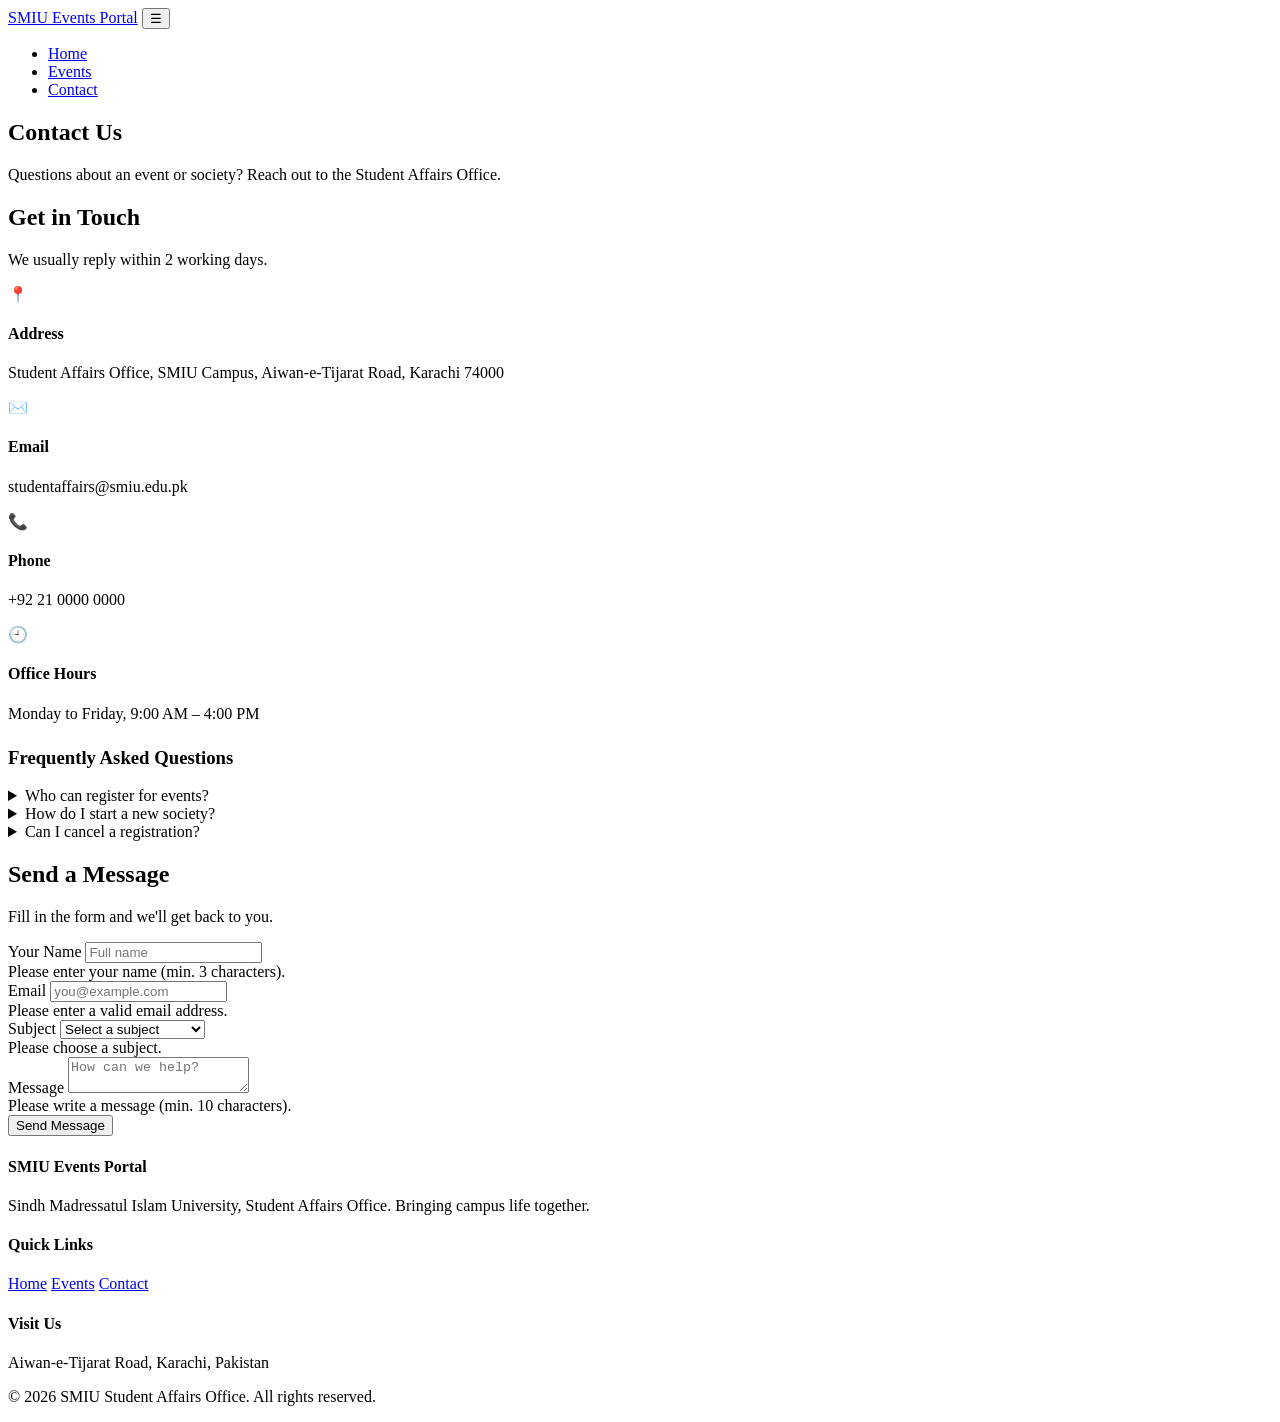
==== contact.html @ 11e39c2b "Created a Contact Form with validation" ====
<!DOCTYPE html>
<html lang="en">
<head>
  <meta charset="UTF-8">
  <meta name="viewport" content="width=device-width, initial-scale=1.0">
  <meta name="description" content="Contact the SMIU Student Affairs Office.">
  <title>SMIU Events Portal | Contact</title>
  <link rel="stylesheet" href="css/style.css">
</head>
<body>

  <header class="site-header">
    <div class="container nav">
      <a href="index.html" class="brand"><span class="brand-badge">SMIU</span> Events Portal</a>
      <button class="nav-toggle" aria-label="Toggle menu" aria-expanded="false">&#9776;</button>
      <ul class="nav-links">
        <li><a href="index.html">Home</a></li>
        <li><a href="events.html">Events</a></li>
        <li><a href="contact.html" class="active">Contact</a></li>
      </ul>
    </div>
  </header>

  <main>
    <section class="hero page-hero">
      <div class="container">
        <h1>Contact <span>Us</span></h1>
        <p>Questions about an event or society? Reach out to the Student Affairs Office.</p>
      </div>
    </section>

    <section class="section">
      <div class="container contact-grid">

        <div>
          <div class="panel">
            <h2 class="section-title">Get in Touch</h2>
            <p class="section-sub">We usually reply within 2 working days.</p>

            <div class="info-item">
              <div class="ico">📍</div>
              <div><h4>Address</h4><p>Student Affairs Office, SMIU Campus, Aiwan-e-Tijarat Road, Karachi 74000</p></div>
            </div>
            <div class="info-item">
              <div class="ico">✉️</div>
              <div><h4>Email</h4><p>studentaffairs@smiu.edu.pk</p></div>
            </div>
            <div class="info-item">
              <div class="ico">📞</div>
              <div><h4>Phone</h4><p>+92 21 0000 0000</p></div>
            </div>
            <div class="info-item">
              <div class="ico">🕘</div>
              <div><h4>Office Hours</h4><p>Monday to Friday, 9:00 AM – 4:00 PM</p></div>
            </div>
          </div>

          <div class="panel faq" style="margin-top:24px">
            <h3>Frequently Asked Questions</h3>
            <details>
              <summary>Who can register for events?</summary>
              <p>All currently enrolled SMIU students with a valid roll number.</p>
            </details>
            <details>
              <summary>How do I start a new society?</summary>
              <p>Contact the Student Affairs Office with your proposal and a faculty advisor.</p>
            </details>
            <details>
              <summary>Can I cancel a registration?</summary>
              <p>Yes, email the office at least 24 hours before the event.</p>
            </details>
          </div>
        </div>

        <div class="panel">
          <h2 class="section-title">Send a Message</h2>
          <p class="section-sub">Fill in the form and we'll get back to you.</p>

          <form id="contact-form" novalidate>
            <div class="form-group">
              <label for="c-name">Your Name</label>
              <input type="text" id="c-name" name="name" placeholder="Full name">
              <div class="error">Please enter your name (min. 3 characters).</div>
            </div>
            <div class="form-group">
              <label for="c-email">Email</label>
              <input type="email" id="c-email" name="email" placeholder="you@example.com">
              <div class="error">Please enter a valid email address.</div>
            </div>
            <div class="form-group">
              <label for="c-subject">Subject</label>
              <select id="c-subject" name="subject">
                <option value="">Select a subject</option>
                <option>Event enquiry</option>
                <option>Society membership</option>
                <option>Registration problem</option>
                <option>Suggest an event</option>
                <option>Other</option>
              </select>
              <div class="error">Please choose a subject.</div>
            </div>
            <div class="form-group">
              <label for="c-message">Message</label>
              <textarea id="c-message" name="message" placeholder="How can we help?"></textarea>
              <div class="error">Please write a message (min. 10 characters).</div>
            </div>
            <button type="submit" class="btn btn-green">Send Message</button>
            <div class="notice" id="contact-success" role="status"></div>
          </form>
        </div>

      </div>
    </section>
  </main>

  <footer class="site-footer">
    <div class="container">
      <div class="footer-grid">
        <div>
          <h4>SMIU Events Portal</h4>
          <p>Sindh Madressatul Islam University, Student Affairs Office. Bringing campus life together.</p>
        </div>
        <div>
          <h4>Quick Links</h4>
          <a href="index.html">Home</a>
          <a href="events.html">Events</a>
          <a href="contact.html">Contact</a>
        </div>
        <div>
          <h4>Visit Us</h4>
          <p>Aiwan-e-Tijarat Road, Karachi, Pakistan</p>
        </div>
      </div>
      <p class="copyright">&copy; <span id="year">2026</span> SMIU Student Affairs Office. All rights reserved.</p>
    </div>
  </footer>

  <script src="js/main.js"></script>
</body>
</html>
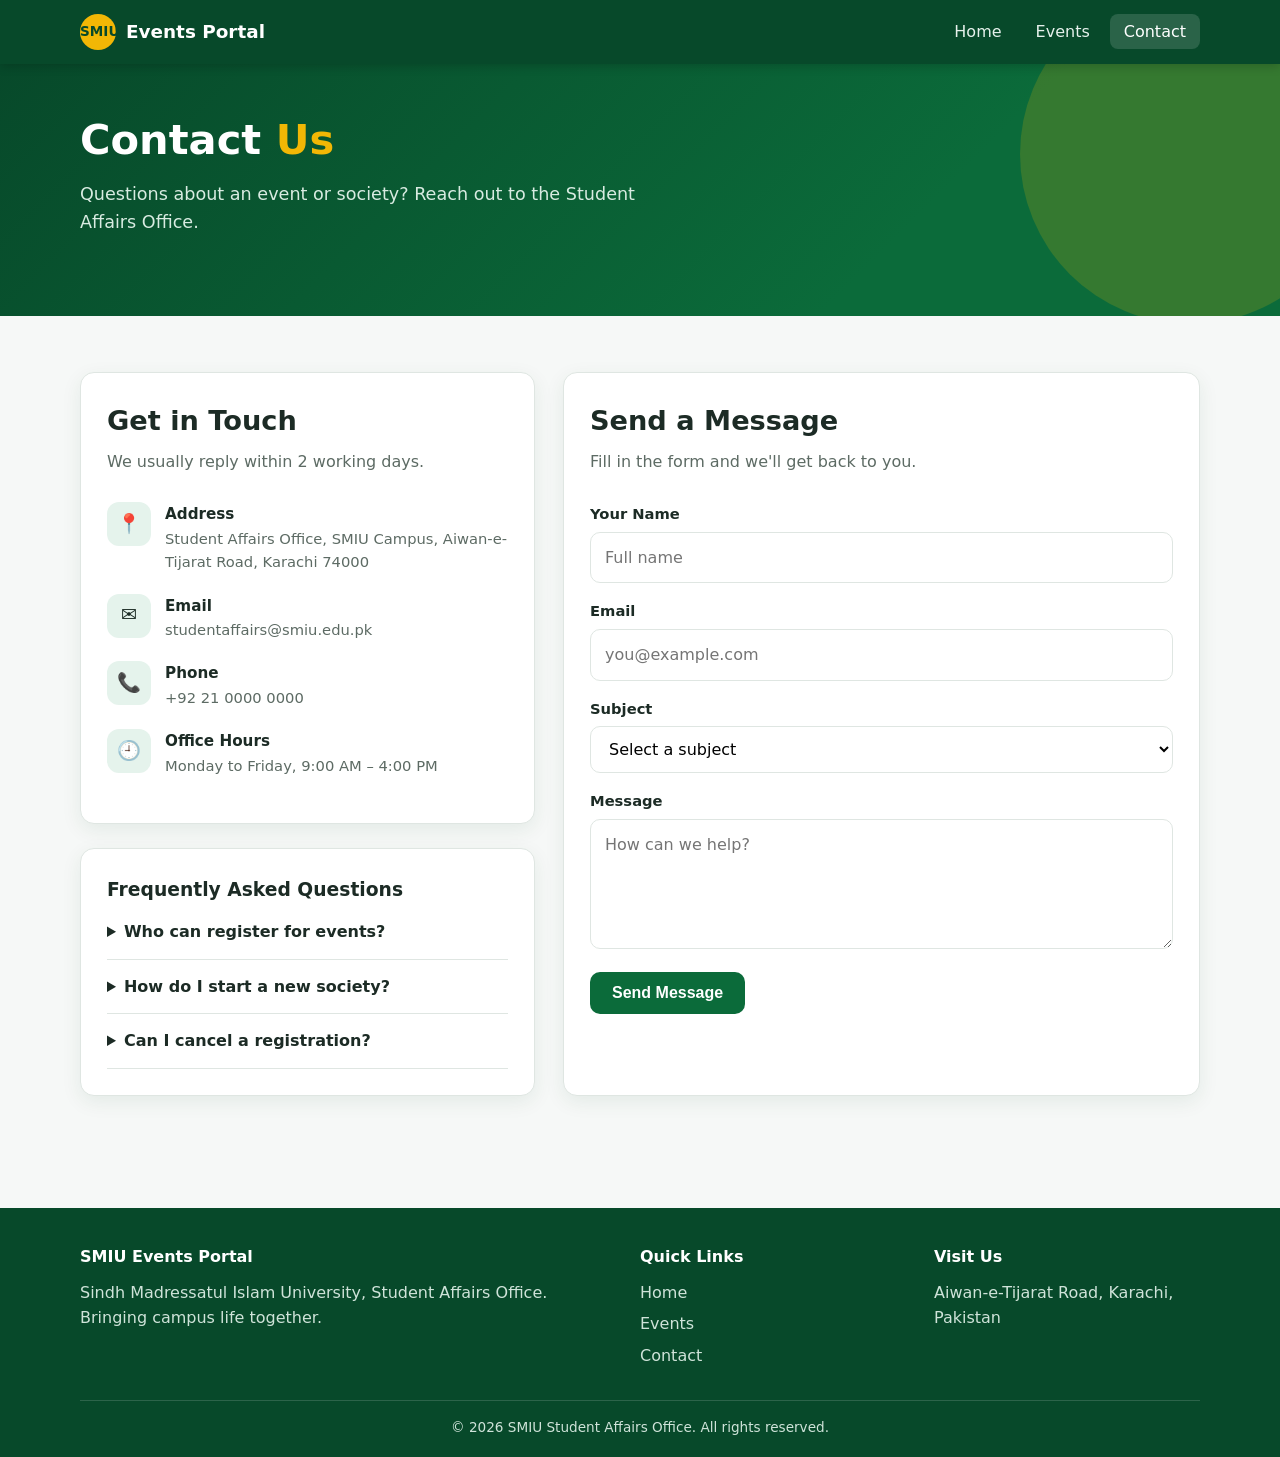
==== commit 176c5a27: "Update contact.html" ====
--- a/contact.html
+++ b/contact.html
@@ -5,7 +5,7 @@
   <meta name="viewport" content="width=device-width, initial-scale=1.0">
   <meta name="description" content="Contact the SMIU Student Affairs Office.">
   <title>SMIU Events Portal | Contact</title>
-  <link rel="stylesheet" href="css/style.css">
+  <link rel="stylesheet" href="style.css">
 </head>
 <body>
 
--- a/style.css
+++ b/style.css
@@ -0,0 +1,224 @@
+/* ===== SMIU Events Portal - Shared Styles ===== */
+:root {
+  --green: #0b6b3a;
+  --green-dark: #07492a;
+  --gold: #f2b705;
+  --ink: #1c2b25;
+  --muted: #5d6b64;
+  --bg: #f6f8f7;
+  --card: #ffffff;
+  --border: #dfe6e2;
+  --radius: 14px;
+  --shadow: 0 6px 20px rgba(7, 73, 42, 0.08);
+}
+
+* { box-sizing: border-box; margin: 0; padding: 0; }
+html { scroll-behavior: smooth; }
+body {
+  font-family: "Segoe UI", system-ui, -apple-system, Roboto, Arial, sans-serif;
+  color: var(--ink);
+  background: var(--bg);
+  line-height: 1.6;
+}
+img { max-width: 100%; display: block; }
+a { color: var(--green); text-decoration: none; }
+.container { width: min(1120px, 92%); margin-inline: auto; }
+.section { padding: 56px 0; }
+.section-title { font-size: 1.7rem; margin-bottom: 6px; }
+.section-sub { color: var(--muted); margin-bottom: 28px; }
+
+/* ----- Header / Nav ----- */
+.site-header {
+  background: var(--green-dark);
+  position: sticky; top: 0; z-index: 50;
+  box-shadow: 0 2px 10px rgba(0,0,0,.2);
+}
+.nav { display: flex; align-items: center; justify-content: space-between; height: 64px; }
+.brand { color: #fff; font-weight: 700; font-size: 1.15rem; display: flex; align-items: center; gap: 10px; }
+.brand-badge {
+  background: var(--gold); color: var(--green-dark);
+  width: 36px; height: 36px; border-radius: 50%;
+  display: grid; place-items: center; font-weight: 800; font-size: .85rem;
+}
+.nav-links { display: flex; gap: 6px; list-style: none; }
+.nav-links a {
+  color: #e6f1ec; padding: 8px 14px; border-radius: 8px; font-weight: 500;
+}
+.nav-links a:hover, .nav-links a.active { background: rgba(255,255,255,.14); color: #fff; }
+.nav-toggle {
+  display: none; background: none; border: 0; color: #fff;
+  font-size: 1.8rem; cursor: pointer; line-height: 1;
+}
+
+/* ----- Buttons ----- */
+.btn {
+  display: inline-block; border: 0; cursor: pointer;
+  padding: 12px 22px; border-radius: 10px; font-weight: 600; font-size: 1rem;
+  background: var(--gold); color: var(--green-dark);
+  transition: transform .15s, box-shadow .15s;
+}
+.btn:hover { transform: translateY(-2px); box-shadow: 0 6px 14px rgba(0,0,0,.18); }
+.btn-green { background: var(--green); color: #fff; }
+.btn-outline { background: transparent; border: 2px solid #fff; color: #fff; }
+.btn-sm { padding: 8px 16px; font-size: .9rem; }
+
+/* ----- Hero ----- */
+.hero {
+  background: linear-gradient(135deg, var(--green-dark), var(--green) 70%);
+  color: #fff; padding: 84px 0 96px; position: relative; overflow: hidden;
+}
+.hero::after {
+  content: ""; position: absolute; right: -80px; top: -80px;
+  width: 340px; height: 340px; border-radius: 50%;
+  background: rgba(242,183,5,.18);
+}
+.hero h1 { font-size: clamp(2rem, 5vw, 3.2rem); line-height: 1.15; max-width: 700px; }
+.hero h1 span { color: var(--gold); }
+.hero p { max-width: 560px; margin: 16px 0 28px; color: #d8ebe1; font-size: 1.1rem; }
+.hero-actions { display: flex; gap: 12px; flex-wrap: wrap; position: relative; z-index: 1; }
+.page-hero { padding: 52px 0; }
+.page-hero h1 { font-size: clamp(1.8rem, 4vw, 2.6rem); }
+
+/* ----- Stats ----- */
+.stats { margin-top: -40px; position: relative; z-index: 2; }
+.stats-grid {
+  display: grid; grid-template-columns: repeat(4, 1fr); gap: 16px;
+}
+.stat {
+  background: var(--card); border-radius: var(--radius); padding: 20px;
+  text-align: center; box-shadow: var(--shadow);
+}
+.stat strong { display: block; font-size: 1.8rem; color: var(--green); }
+.stat span { color: var(--muted); font-size: .9rem; }
+
+/* ----- Cards ----- */
+.grid { display: grid; gap: 22px; }
+.grid-3 { grid-template-columns: repeat(3, 1fr); }
+.card {
+  background: var(--card); border-radius: var(--radius);
+  border: 1px solid var(--border); box-shadow: var(--shadow);
+  overflow: hidden; display: flex; flex-direction: column;
+  transition: transform .2s;
+}
+.card:hover { transform: translateY(-4px); }
+.card-top {
+  height: 110px; display: flex; align-items: flex-end; padding: 14px;
+  color: #fff; font-size: 2.2rem;
+}
+.card-body { padding: 18px; display: flex; flex-direction: column; gap: 8px; flex: 1; }
+.card-body h3 { font-size: 1.1rem; }
+.card-body p { color: var(--muted); font-size: .95rem; }
+.meta { display: flex; flex-wrap: wrap; gap: 10px; font-size: .85rem; color: var(--muted); }
+.tag {
+  display: inline-block; font-size: .75rem; font-weight: 700;
+  padding: 3px 10px; border-radius: 99px; background: #e5f3ec; color: var(--green);
+  align-self: flex-start;
+}
+.card-body .btn { margin-top: auto; align-self: flex-start; }
+
+.society-card { padding: 22px; text-align: center; gap: 8px; align-items: center; }
+.society-icon {
+  width: 64px; height: 64px; border-radius: 50%; display: grid; place-items: center;
+  font-size: 1.8rem; background: #e5f3ec;
+}
+
+/* ----- CTA band ----- */
+.cta {
+  background: var(--green); color: #fff; text-align: center;
+  padding: 48px 0; border-radius: var(--radius);
+}
+.cta p { margin: 8px 0 20px; color: #d8ebe1; }
+
+/* ----- Events toolbar ----- */
+.toolbar { display: flex; flex-wrap: wrap; gap: 12px; margin-bottom: 26px; align-items: center; }
+.search {
+  flex: 1 1 240px; padding: 12px 16px; border-radius: 10px;
+  border: 1px solid var(--border); font-size: 1rem;
+}
+.chips { display: flex; flex-wrap: wrap; gap: 8px; }
+.chip {
+  border: 1px solid var(--border); background: #fff; padding: 8px 16px;
+  border-radius: 99px; cursor: pointer; font-weight: 600; font-size: .88rem; color: var(--ink);
+}
+.chip.active { background: var(--green); color: #fff; border-color: var(--green); }
+.empty { text-align: center; color: var(--muted); padding: 40px 0; display: none; }
+
+/* ----- Modal ----- */
+.modal-backdrop {
+  position: fixed; inset: 0; background: rgba(0,0,0,.55);
+  display: none; align-items: center; justify-content: center; z-index: 100; padding: 16px;
+}
+.modal-backdrop.open { display: flex; }
+.modal {
+  background: #fff; border-radius: var(--radius); width: min(480px, 100%);
+  padding: 26px; max-height: 92vh; overflow-y: auto;
+}
+.modal h2 { font-size: 1.3rem; }
+.modal .event-name { color: var(--green); font-weight: 600; margin-bottom: 16px; }
+.modal-close {
+  float: right; background: none; border: 0; font-size: 1.6rem; cursor: pointer; color: var(--muted);
+}
+
+/* ----- Forms ----- */
+.form-group { margin-bottom: 16px; }
+label { display: block; font-weight: 600; margin-bottom: 6px; font-size: .92rem; }
+input, select, textarea {
+  width: 100%; padding: 12px 14px; border-radius: 10px;
+  border: 1px solid var(--border); font: inherit; background: #fff;
+}
+input:focus, select:focus, textarea:focus, .search:focus {
+  outline: 2px solid var(--green); border-color: transparent;
+}
+textarea { min-height: 130px; resize: vertical; }
+.error { color: #c0392b; font-size: .82rem; margin-top: 4px; display: none; }
+.form-group.invalid .error { display: block; }
+.form-group.invalid input, .form-group.invalid select, .form-group.invalid textarea { border-color: #c0392b; }
+.notice {
+  display: none; background: #e5f3ec; color: var(--green-dark);
+  border-left: 4px solid var(--green); padding: 14px 16px; border-radius: 8px; margin-top: 16px;
+}
+.notice.show { display: block; }
+
+/* ----- Contact layout ----- */
+.contact-grid { display: grid; grid-template-columns: 1fr 1.4fr; gap: 28px; }
+.panel {
+  background: var(--card); border: 1px solid var(--border);
+  border-radius: var(--radius); padding: 26px; box-shadow: var(--shadow);
+}
+.info-item { display: flex; gap: 14px; margin-bottom: 20px; }
+.info-item .ico {
+  width: 44px; height: 44px; border-radius: 12px; background: #e5f3ec;
+  display: grid; place-items: center; font-size: 1.2rem; flex-shrink: 0;
+}
+.info-item h4 { font-size: .95rem; }
+.info-item p { color: var(--muted); font-size: .92rem; }
+.faq details { border-bottom: 1px solid var(--border); padding: 14px 0; }
+.faq summary { cursor: pointer; font-weight: 600; }
+.faq p { color: var(--muted); margin-top: 8px; }
+
+/* ----- Footer ----- */
+.site-footer { background: var(--green-dark); color: #cfe3d9; margin-top: 56px; padding: 36px 0 18px; }
+.footer-grid { display: grid; grid-template-columns: 2fr 1fr 1fr; gap: 28px; }
+.site-footer h4 { color: #fff; margin-bottom: 10px; }
+.site-footer a { color: #cfe3d9; display: block; margin-bottom: 6px; }
+.site-footer a:hover { color: var(--gold); }
+.copyright { text-align: center; font-size: .85rem; margin-top: 26px; padding-top: 16px; border-top: 1px solid rgba(255,255,255,.15); }
+
+/* ----- Responsive ----- */
+@media (max-width: 900px) {
+  .grid-3 { grid-template-columns: repeat(2, 1fr); }
+  .stats-grid { grid-template-columns: repeat(2, 1fr); }
+  .contact-grid { grid-template-columns: 1fr; }
+}
+@media (max-width: 640px) {
+  .nav-toggle { display: block; }
+  .nav-links {
+    position: absolute; top: 64px; left: 0; right: 0;
+    background: var(--green-dark); flex-direction: column; padding: 10px 4%;
+    display: none;
+  }
+  .nav-links.open { display: flex; }
+  .grid-3 { grid-template-columns: 1fr; }
+  .footer-grid { grid-template-columns: 1fr; }
+  .hero { padding: 56px 0 72px; }
+}
